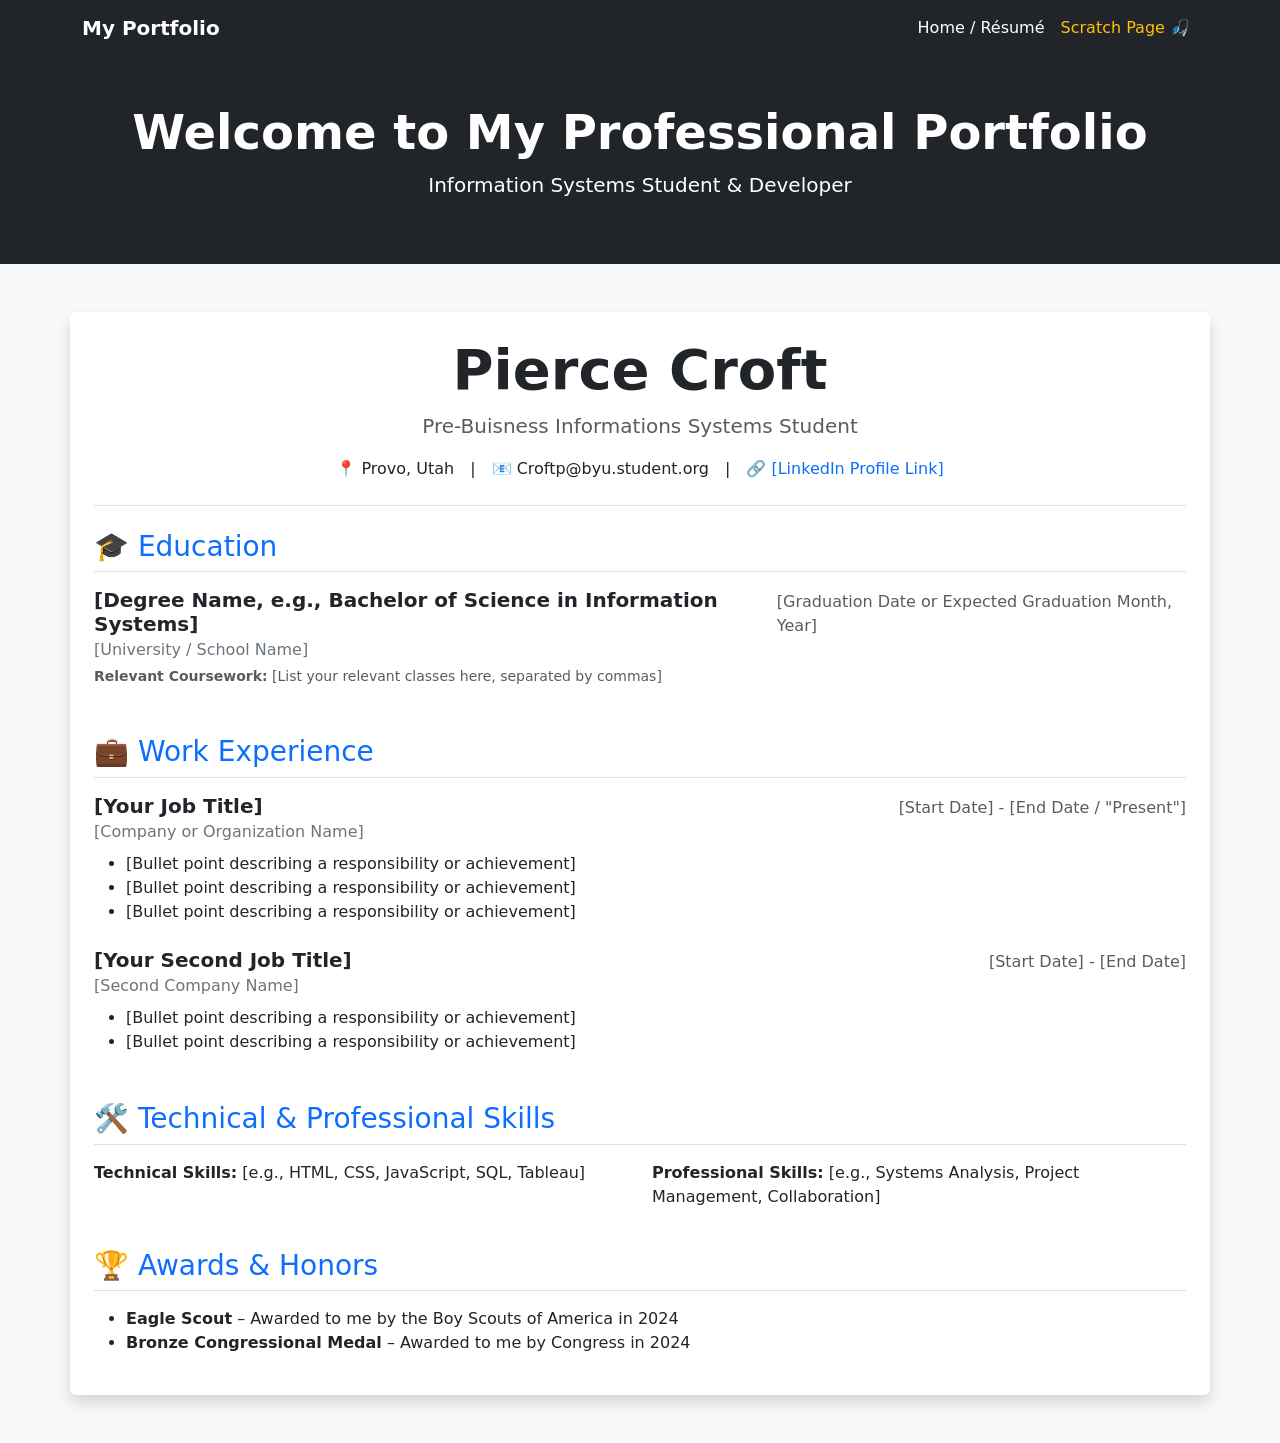
==== index.html @ 2cb5a8ce "Update index.html" ====
<!DOCTYPE html>
<html lang="en">
<head>
    <meta charset="UTF-8">
    <meta name="viewport" content="width=device-width, initial-scale=1.0">
    <title>Professional Portfolio</title>
    <link href="https://cdn.jsdelivr.net/npm/bootstrap@5.3.0/dist/css/bootstrap.min.css" rel="stylesheet">
    <style>
        body {
            background-color: #f8f9fa;
        }
        .navbar-brand {
            font-weight: bold;
        }
    </style>
</head>
<body>

    <nav class="navbar navbar-expand-lg navbar-dark bg-dark">
        <div class="container">
            <a class="navbar-brand" href="index.html">My Portfolio</a>
            <button class="navbar-toggler" type="button" data-bs-toggle="collapse" data-bs-target="#navbarNav" aria-controls="navbarNav" aria-expanded="false" aria-label="Toggle navigation">
                <span class="navbar-toggler-icon"></span>
            </button>
            <div class="collapse navbar-collapse" id="navbarNav">
                <ul class="navbar-nav ms-auto">
                    <li class="nav-item">
                        <a class="nav-link active" href="index.html">Home / Résumé</a>
                    </li>
                    <li class="nav-item">
                        <a class="nav-link text-warning" href="scratch.html">Scratch Page 🎣</a>
                    </li>
                </ul>
            </div>
        </div>
    </nav>

    <div class="bg-dark text-white text-center py-5 mb-4">
        <div class="container">
            <h1 class="display-5 fw-bold">Welcome to My Professional Portfolio</h1>
            <p class="lead">Information Systems Student & Developer</p>
        </div>
    </div>

    <div class="container my-5 p-4 bg-white shadow rounded">
        
        <div class="text-center border-bottom pb-4 mb-4">
            <h1 class="display-4 fw-bold text-dark">Pierce Croft</h1>
            <p class="lead text-muted">Pre-Buisness Informations Systems Student</p>
            
            <div class="d-flex justify-content-center gap-3 flex-wrap">
                <span>📍 Provo, Utah</span>
                <span>|</span>
                <span>📧 Croftp@byu.student.org</span>
                <span>|</span>
                <span>🔗 <a href="[Your LinkedIn URL]" target="_blank" class="text-decoration-none">[LinkedIn Profile Link]</a></span>
            </div>
        </div>

        <div class="mb-5">
            <h3 class="text-primary border-bottom pb-2 mb-3">🎓 Education</h3>
            <div class="d-flex justify-content-between align-items-baseline">
                <h5 class="fw-bold mb-0">[Degree Name, e.g., Bachelor of Science in Information Systems]</h5>
                <span class="text-muted">[Graduation Date or Expected Graduation Month, Year]</span>
            </div>
            <p class="text-secondary mb-1">[University / School Name]</p>
            <p class="small text-muted"><strong>Relevant Coursework:</strong> [List your relevant classes here, separated by commas]</p>
        </div>

        <div class="mb-5">
            <h3 class="text-primary border-bottom pb-2 mb-3">💼 Work Experience</h3>
            
            <div class="mb-4">
                <div class="d-flex justify-content-between align-items-baseline">
                    <h5 class="fw-bold mb-0">[Your Job Title]</h5>
                    <span class="text-muted">[Start Date] - [End Date / "Present"]</span>
                </div>
                <p class="text-secondary mb-2">[Company or Organization Name]</p>
                <ul>
                    <li>[Bullet point describing a responsibility or achievement]</li>
                    <li>[Bullet point describing a responsibility or achievement]</li>
                    <li>[Bullet point describing a responsibility or achievement]</li>
                </ul>
            </div>

            <div class="mb-4">
                <div class="d-flex justify-content-between align-items-baseline">
                    <h5 class="fw-bold mb-0">[Your Second Job Title]</h5>
                    <span class="text-muted">[Start Date] - [End Date]</span>
                </div>
                <p class="text-secondary mb-2">[Second Company Name]</p>
                <ul>
                    <li>[Bullet point describing a responsibility or achievement]</li>
                    <li>[Bullet point describing a responsibility or achievement]</li>
                </ul>
            </div>
        </div>

        <div class="mb-4">
            <h3 class="text-primary border-bottom pb-2 mb-3">🛠️ Technical & Professional Skills</h3>
            <div class="row">
                <div class="col-md-6">
                    <p><strong>Technical Skills:</strong> [e.g., HTML, CSS, JavaScript, SQL, Tableau]</p>
                </div>
                <div class="col-md-6">
                    <p><strong>Professional Skills:</strong> [e.g., Systems Analysis, Project Management, Collaboration]</p>
                </div>
            </div>
        </div>

        <div>
            <h3 class="text-primary border-bottom pb-2 mb-3">🏆 Awards & Honors</h3>
            <ul>
                <li><strong>Eagle Scout</strong> – Awarded to me by the Boy Scouts of America in 2024</li>
                <li><strong>Bronze Congressional Medal</strong> – Awarded to me by Congress in 2024 </li>
            </ul>
        </div>

    </div>

    <script src="https://cdn.jsdelivr.net/npm/bootstrap@5.3.0/dist/js/bootstrap.bundle.min.js"></script>
</body>
</html>
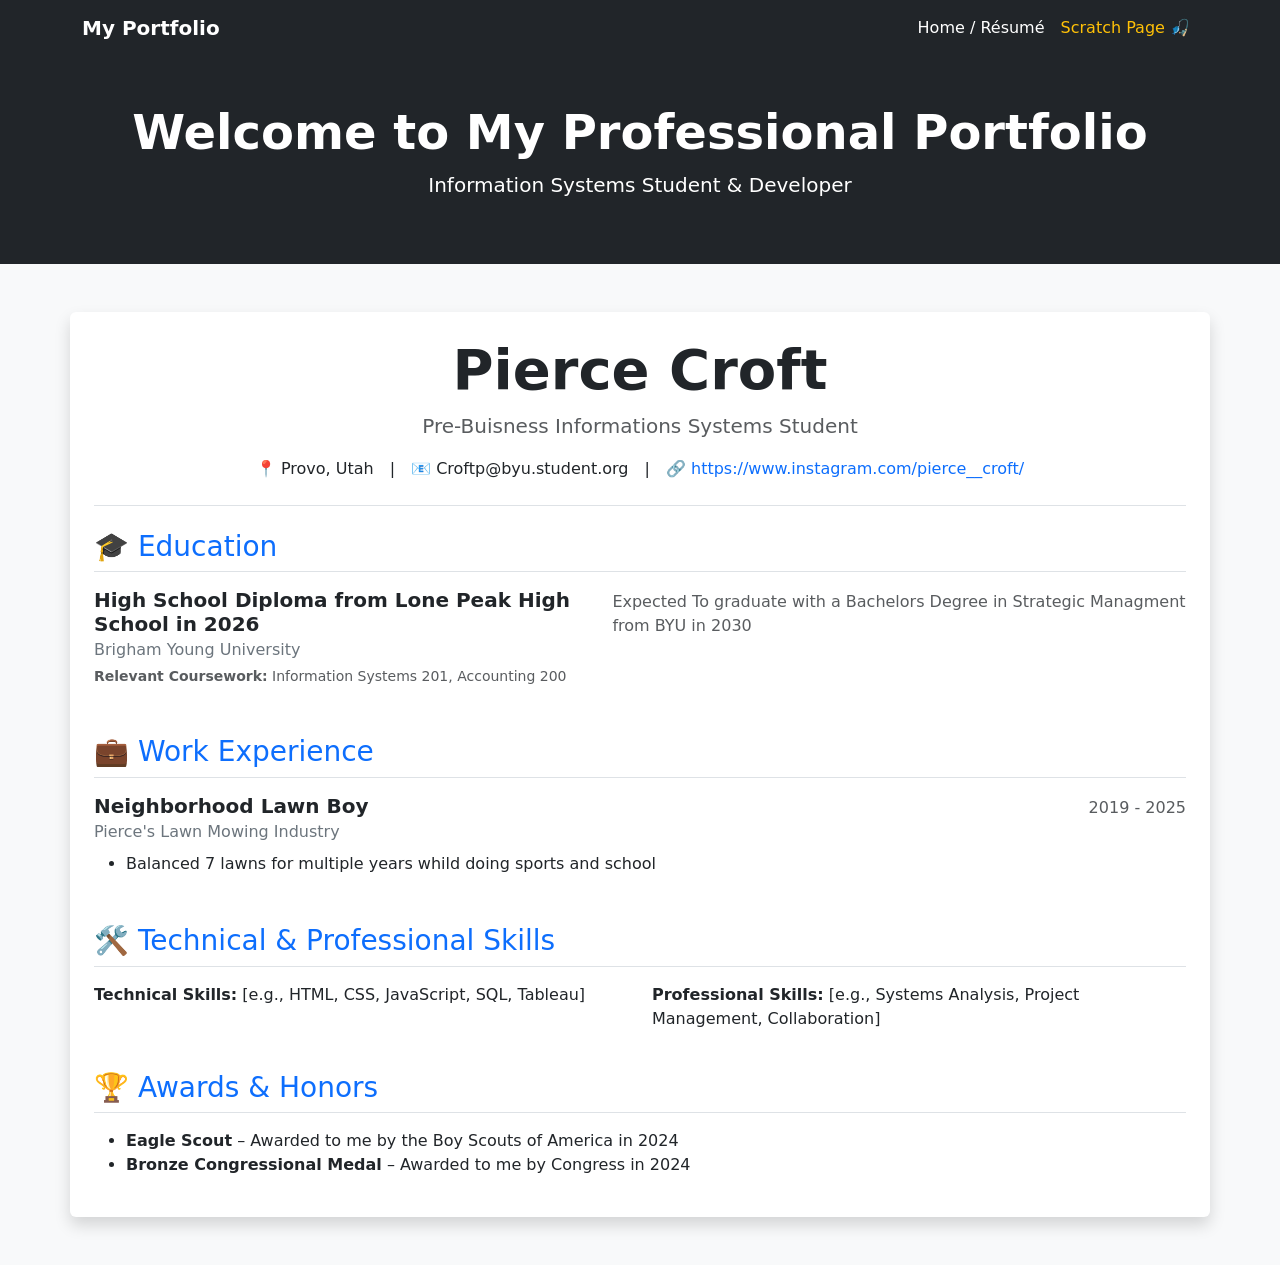
==== commit fd09dbcf: "Update index.html" ====
--- a/index.html
+++ b/index.html
@@ -53,18 +53,18 @@
                 <span>|</span>
                 <span>📧 Croftp@byu.student.org</span>
                 <span>|</span>
-                <span>🔗 <a href="[Your LinkedIn URL]" target="_blank" class="text-decoration-none">[LinkedIn Profile Link]</a></span>
+                <span>🔗 <a href="My Instagram" target="_blank" class="text-decoration-none">https://www.instagram.com/pierce__croft/</a></span>
             </div>
         </div>
 
         <div class="mb-5">
             <h3 class="text-primary border-bottom pb-2 mb-3">🎓 Education</h3>
             <div class="d-flex justify-content-between align-items-baseline">
-                <h5 class="fw-bold mb-0">[Degree Name, e.g., Bachelor of Science in Information Systems]</h5>
-                <span class="text-muted">[Graduation Date or Expected Graduation Month, Year]</span>
+                <h5 class="fw-bold mb-0">High School Diploma from Lone Peak High School in 2026</h5>
+                <span class="text-muted">Expected To graduate with a Bachelors Degree in Strategic Managment from BYU in 2030</span>
             </div>
-            <p class="text-secondary mb-1">[University / School Name]</p>
-            <p class="small text-muted"><strong>Relevant Coursework:</strong> [List your relevant classes here, separated by commas]</p>
+            <p class="text-secondary mb-1">Brigham Young University</p>
+            <p class="small text-muted"><strong>Relevant Coursework:</strong> Information Systems 201, Accounting 200</p>
         </div>
 
         <div class="mb-5">
@@ -72,27 +72,15 @@
             
             <div class="mb-4">
                 <div class="d-flex justify-content-between align-items-baseline">
-                    <h5 class="fw-bold mb-0">[Your Job Title]</h5>
-                    <span class="text-muted">[Start Date] - [End Date / "Present"]</span>
+                    <h5 class="fw-bold mb-0">Neighborhood Lawn Boy</h5>
+                    <span class="text-muted">2019 - 2025</span>
                 </div>
-                <p class="text-secondary mb-2">[Company or Organization Name]</p>
+                <p class="text-secondary mb-2">Pierce's Lawn Mowing Industry</p>
                 <ul>
-                    <li>[Bullet point describing a responsibility or achievement]</li>
-                    <li>[Bullet point describing a responsibility or achievement]</li>
-                    <li>[Bullet point describing a responsibility or achievement]</li>
+                    <li>Balanced 7 lawns for multiple years whild doing sports and school</li>
+    
                 </ul>
-            </div>
 
-            <div class="mb-4">
-                <div class="d-flex justify-content-between align-items-baseline">
-                    <h5 class="fw-bold mb-0">[Your Second Job Title]</h5>
-                    <span class="text-muted">[Start Date] - [End Date]</span>
-                </div>
-                <p class="text-secondary mb-2">[Second Company Name]</p>
-                <ul>
-                    <li>[Bullet point describing a responsibility or achievement]</li>
-                    <li>[Bullet point describing a responsibility or achievement]</li>
-                </ul>
             </div>
         </div>
 
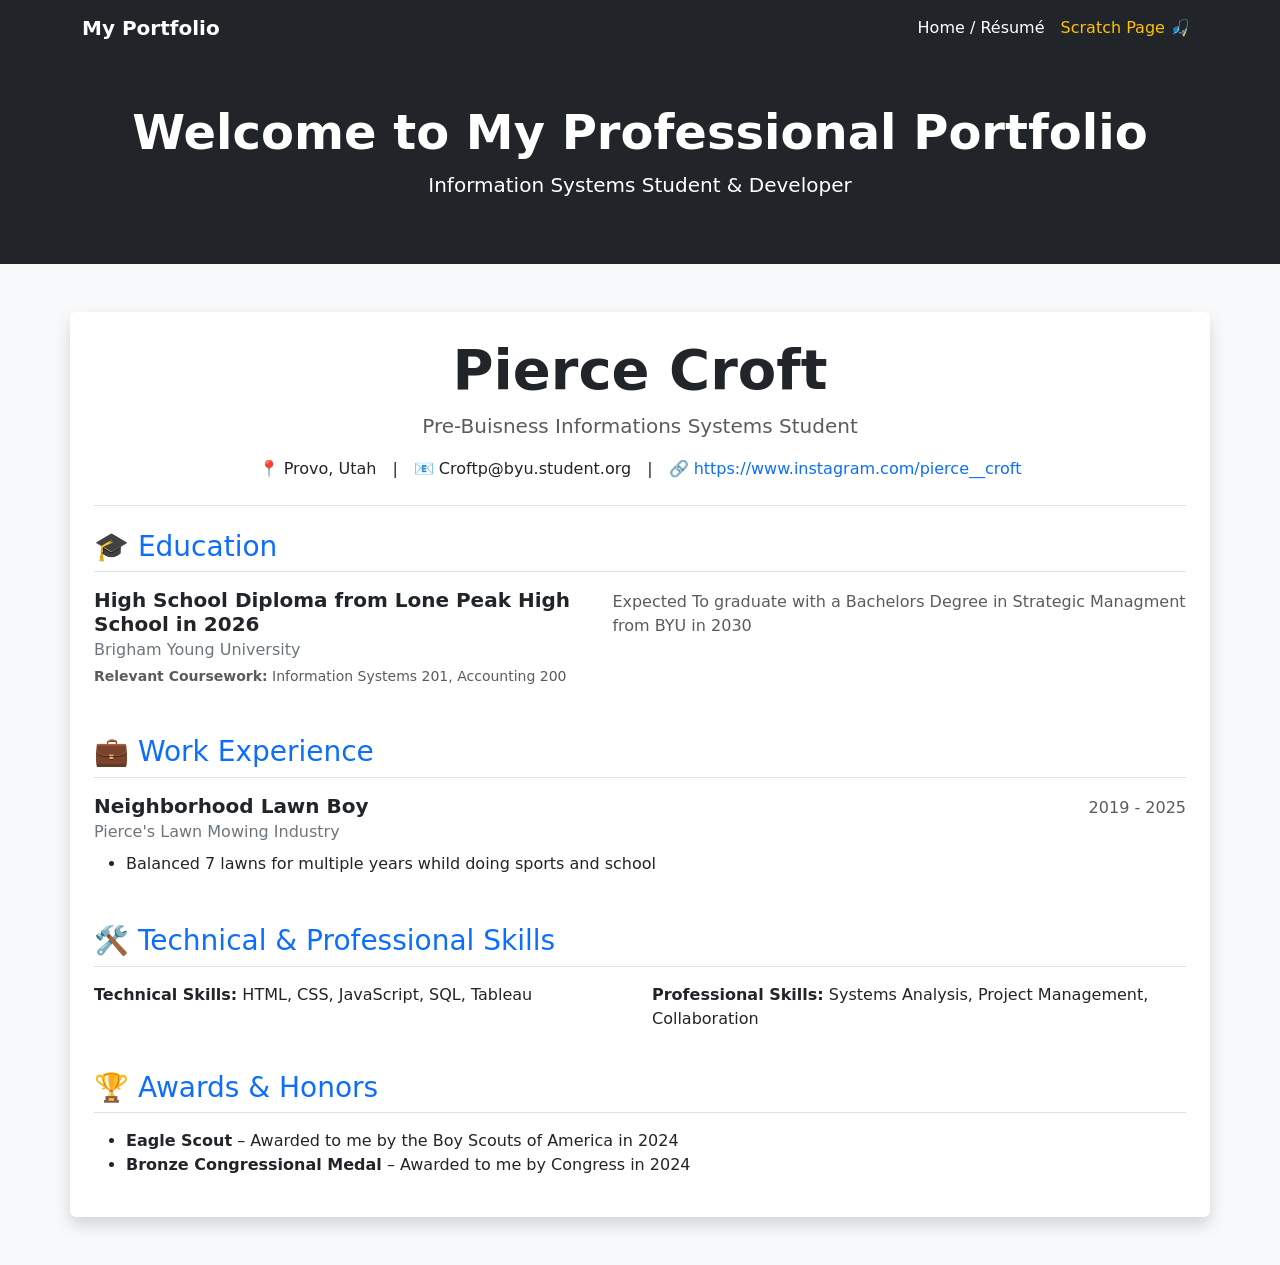
==== commit 03ad0847: "Update index.html" ====
--- a/index.html
+++ b/index.html
@@ -53,7 +53,7 @@
                 <span>|</span>
                 <span>📧 Croftp@byu.student.org</span>
                 <span>|</span>
-                <span>🔗 <a href="My Instagram" target="_blank" class="text-decoration-none">https://www.instagram.com/pierce__croft/</a></span>
+                <span>🔗 <a href="My Instagram" target="_blank" class="text-decoration-none">https://www.instagram.com/pierce__croft</a></span>
             </div>
         </div>
 
@@ -88,10 +88,10 @@
             <h3 class="text-primary border-bottom pb-2 mb-3">🛠️ Technical & Professional Skills</h3>
             <div class="row">
                 <div class="col-md-6">
-                    <p><strong>Technical Skills:</strong> [e.g., HTML, CSS, JavaScript, SQL, Tableau]</p>
+                    <p><strong>Technical Skills:</strong> HTML, CSS, JavaScript, SQL, Tableau</p>
                 </div>
                 <div class="col-md-6">
-                    <p><strong>Professional Skills:</strong> [e.g., Systems Analysis, Project Management, Collaboration]</p>
+                    <p><strong>Professional Skills:</strong> Systems Analysis, Project Management, Collaboration</p>
                 </div>
             </div>
         </div>
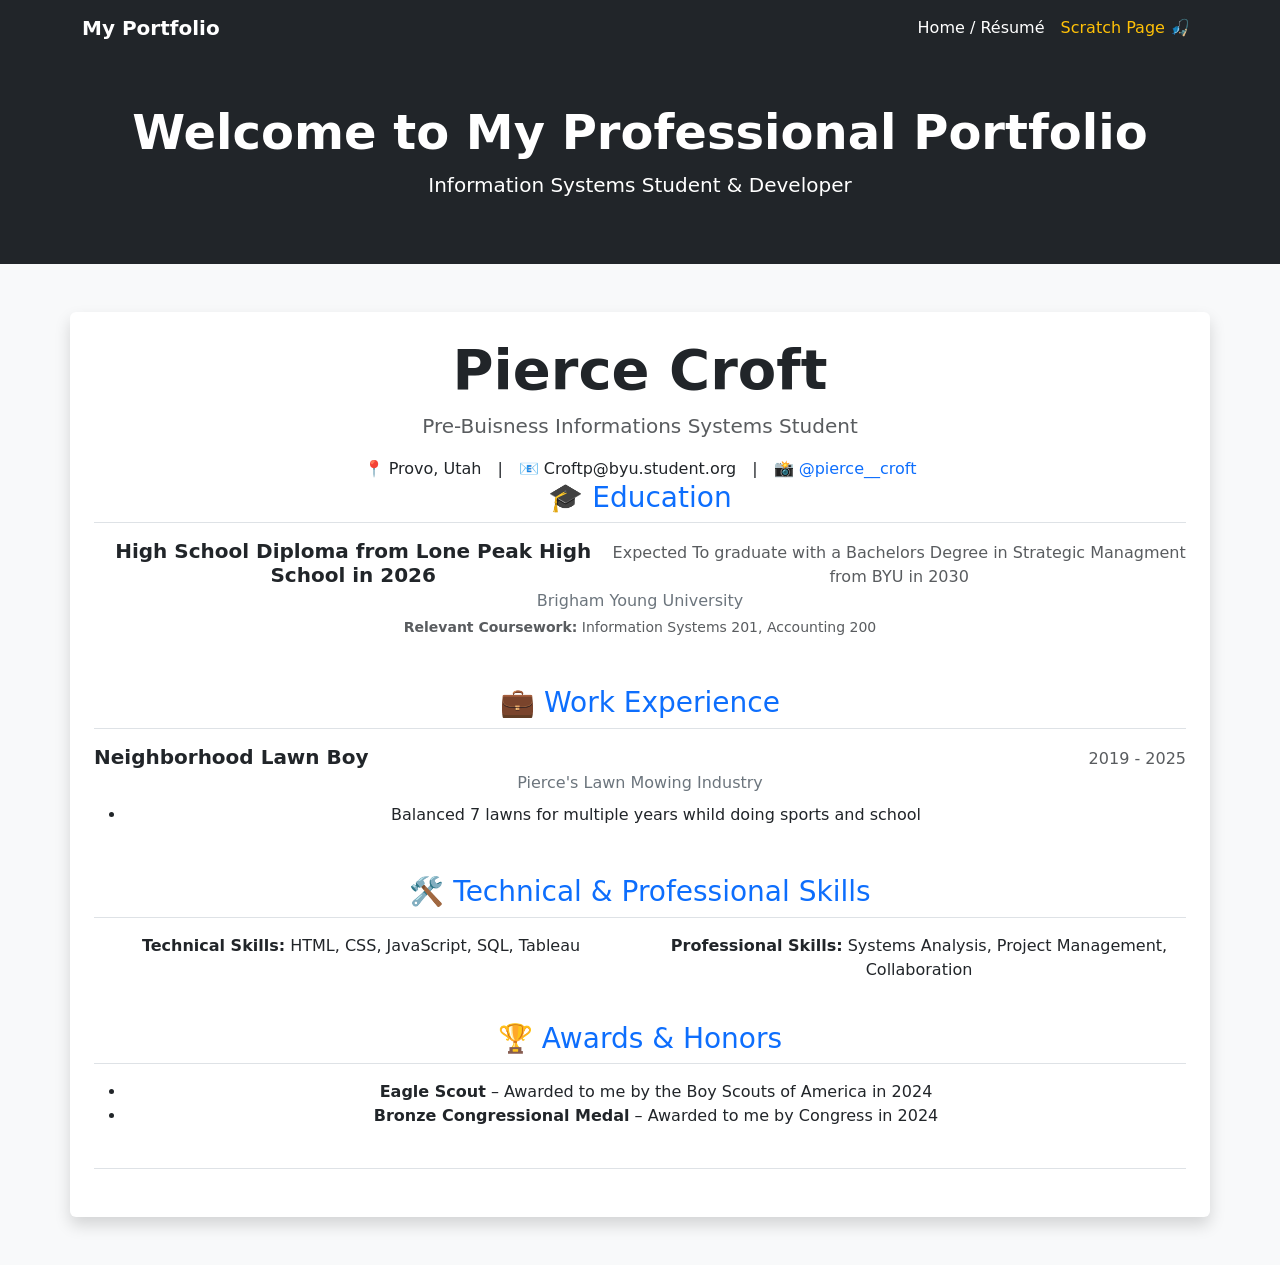
==== commit 001d8bdc: "Update index.html" ====
--- a/index.html
+++ b/index.html
@@ -53,8 +53,7 @@
                 <span>|</span>
                 <span>📧 Croftp@byu.student.org</span>
                 <span>|</span>
-                <span>🔗 <a href="My Instagram" target="_blank" class="text-decoration-none">https://www.instagram.com/pierce__croft</a></span>
-            </div>
+                <span>📸 <a href="https://www.instagram.com/pierce__croft" target="_blank" class="text-decoration-none">@pierce__croft</a></span>
         </div>
 
         <div class="mb-5">
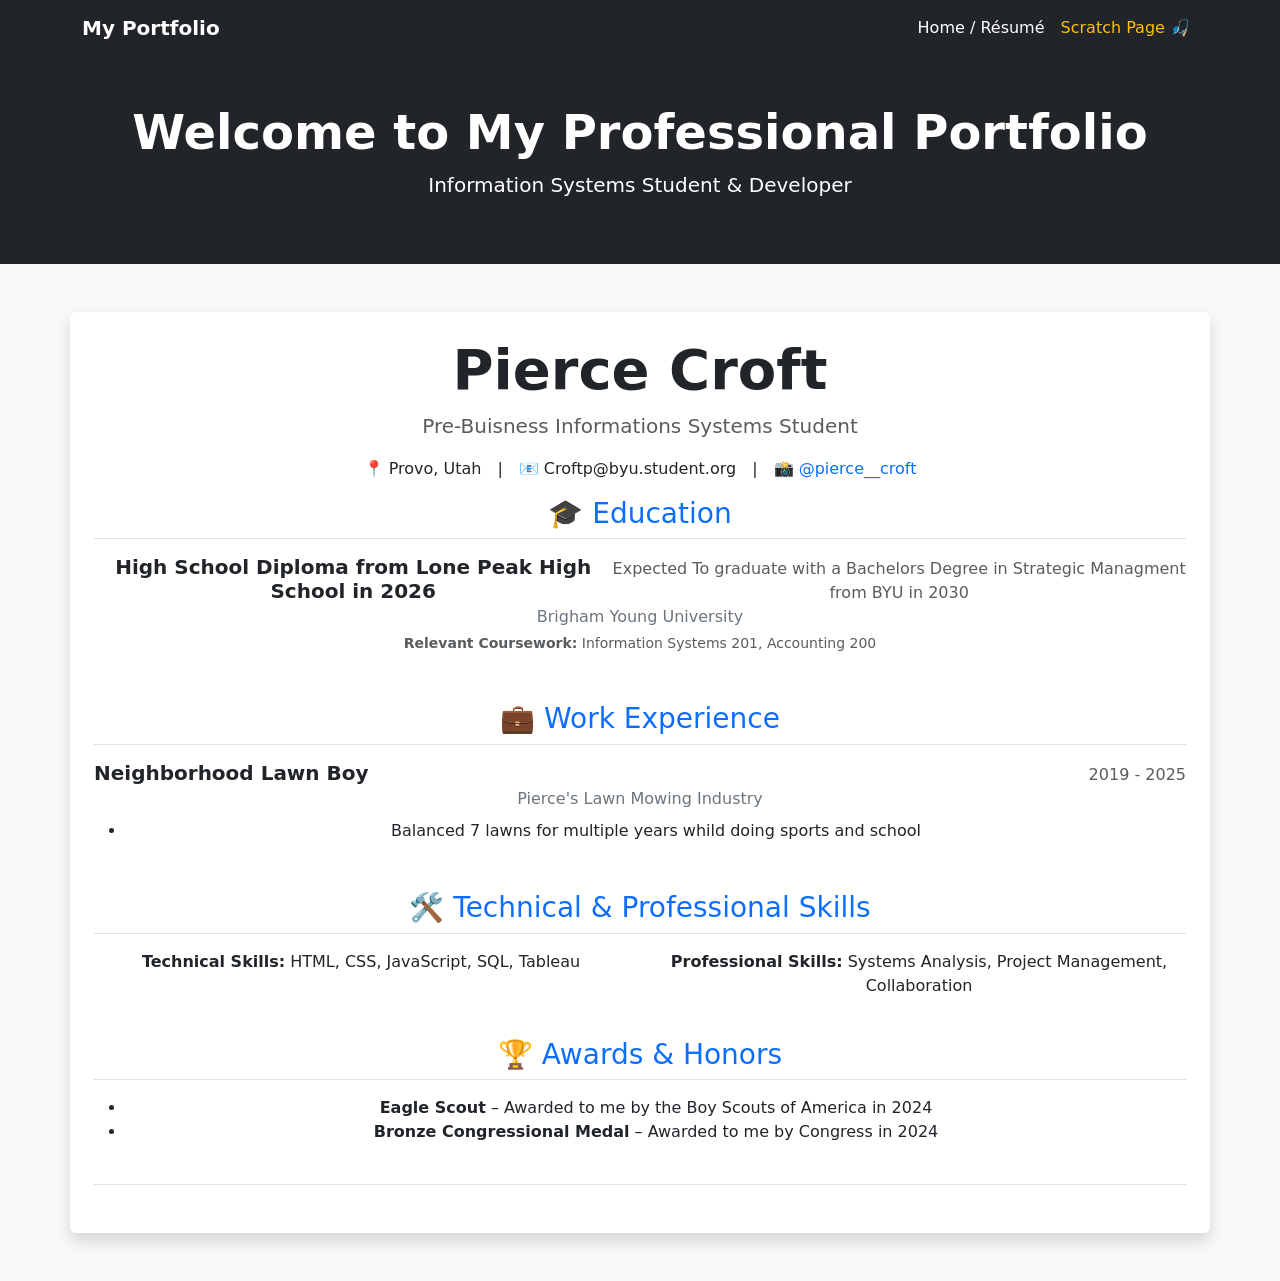
==== commit f8698302: "Update index.html" ====
--- a/index.html
+++ b/index.html
@@ -57,7 +57,7 @@
         </div>
 
         <div class="mb-5">
-            <h3 class="text-primary border-bottom pb-2 mb-3">🎓 Education</h3>
+            <h3 class="text-primary border-bottom pb-2 mb-3 mt-3">🎓 Education</h3>
             <div class="d-flex justify-content-between align-items-baseline">
                 <h5 class="fw-bold mb-0">High School Diploma from Lone Peak High School in 2026</h5>
                 <span class="text-muted">Expected To graduate with a Bachelors Degree in Strategic Managment from BYU in 2030</span>
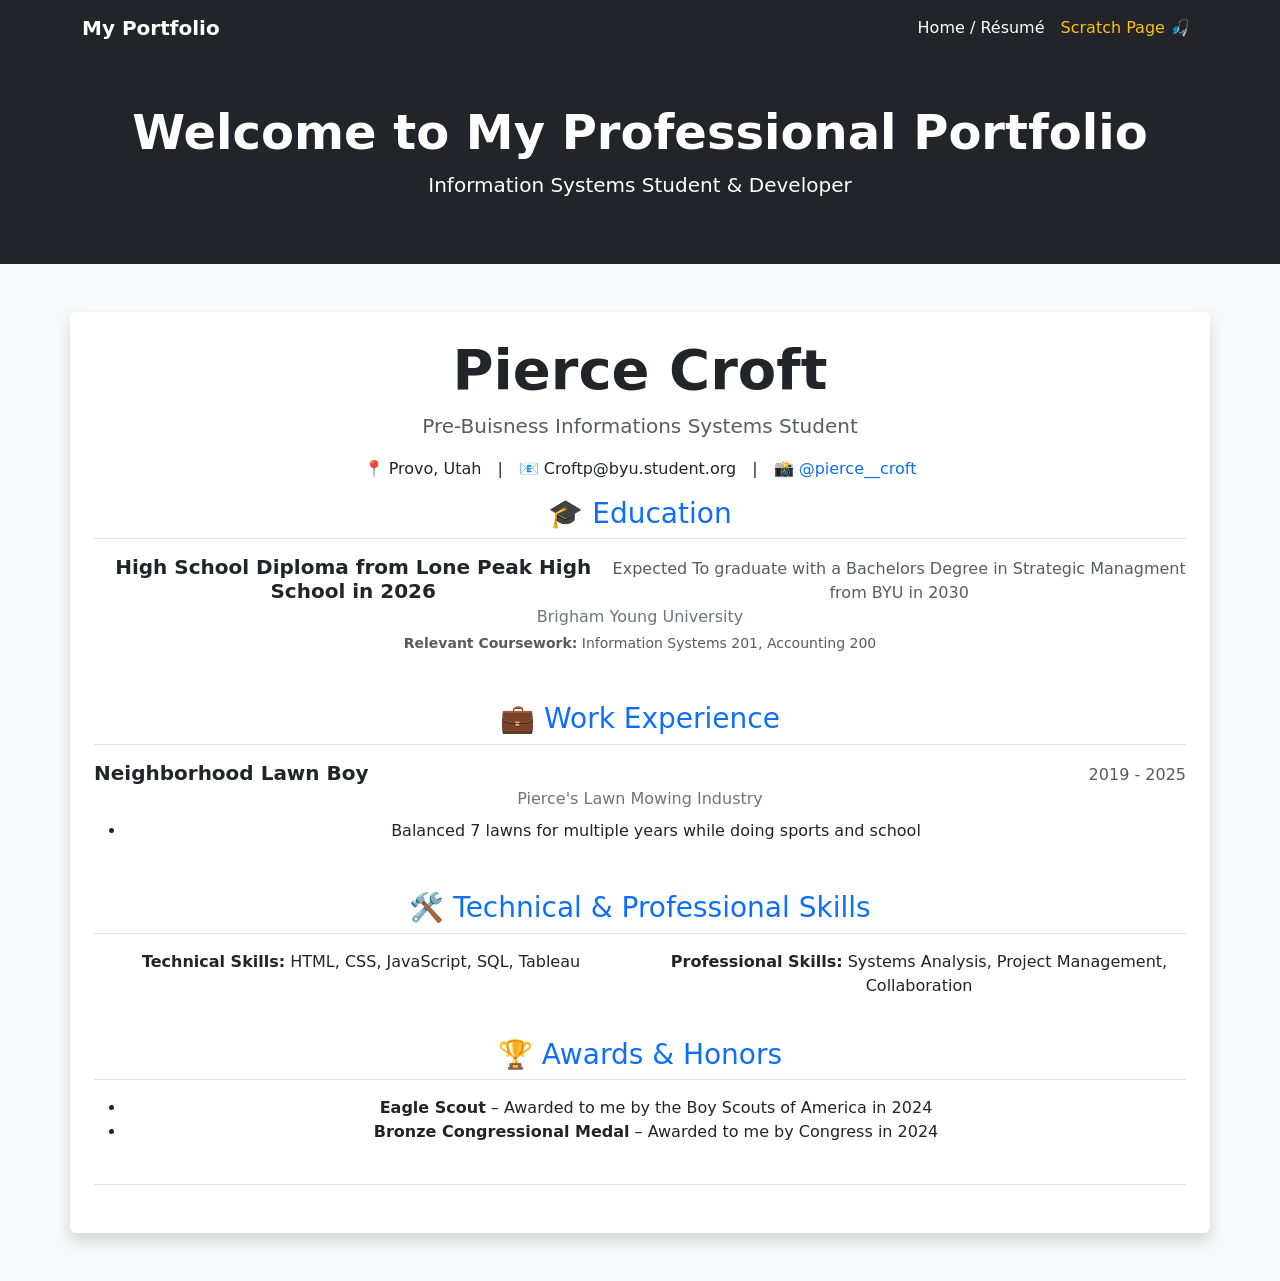
==== commit 2b0e044b: "Update index.html" ====
--- a/index.html
+++ b/index.html
@@ -76,7 +76,7 @@
                 </div>
                 <p class="text-secondary mb-2">Pierce's Lawn Mowing Industry</p>
                 <ul>
-                    <li>Balanced 7 lawns for multiple years whild doing sports and school</li>
+                    <li>Balanced 7 lawns for multiple years while doing sports and school</li>
     
                 </ul>
 
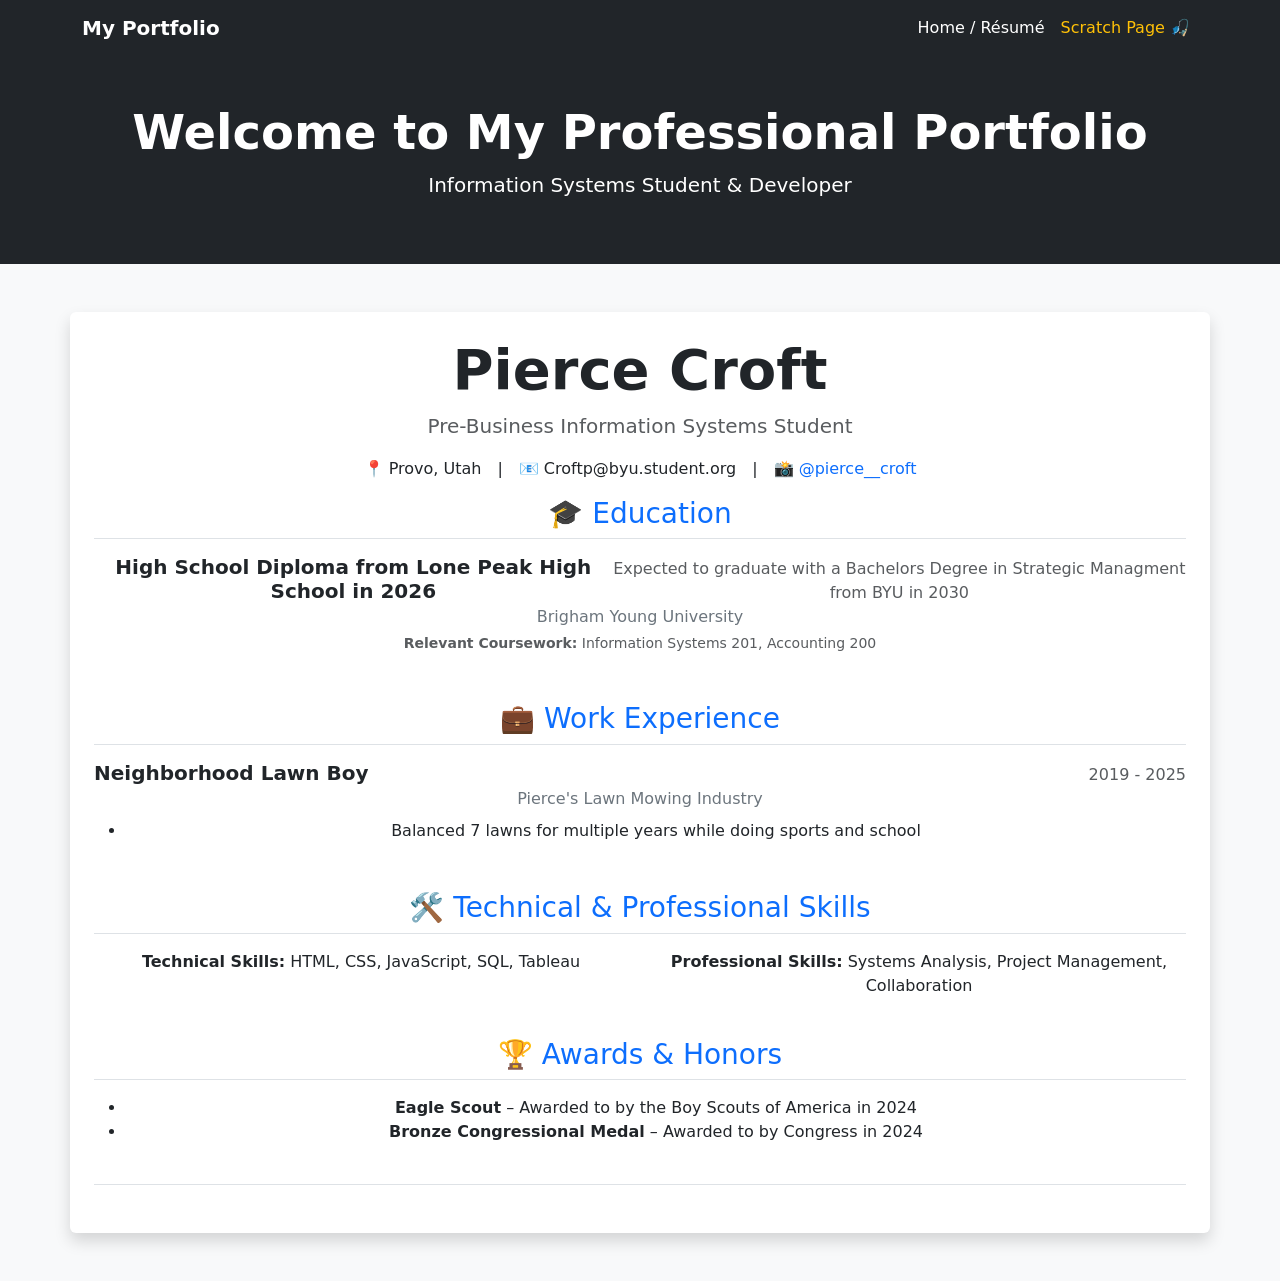
==== commit 221de913: "Update index.html" ====
--- a/index.html
+++ b/index.html
@@ -46,7 +46,7 @@
         
         <div class="text-center border-bottom pb-4 mb-4">
             <h1 class="display-4 fw-bold text-dark">Pierce Croft</h1>
-            <p class="lead text-muted">Pre-Buisness Informations Systems Student</p>
+            <p class="lead text-muted">Pre-Business Information Systems Student</p>
             
             <div class="d-flex justify-content-center gap-3 flex-wrap">
                 <span>📍 Provo, Utah</span>
@@ -60,7 +60,7 @@
             <h3 class="text-primary border-bottom pb-2 mb-3 mt-3">🎓 Education</h3>
             <div class="d-flex justify-content-between align-items-baseline">
                 <h5 class="fw-bold mb-0">High School Diploma from Lone Peak High School in 2026</h5>
-                <span class="text-muted">Expected To graduate with a Bachelors Degree in Strategic Managment from BYU in 2030</span>
+                <span class="text-muted">Expected to graduate with a Bachelors Degree in Strategic Managment from BYU in 2030</span>
             </div>
             <p class="text-secondary mb-1">Brigham Young University</p>
             <p class="small text-muted"><strong>Relevant Coursework:</strong> Information Systems 201, Accounting 200</p>
@@ -98,8 +98,8 @@
         <div>
             <h3 class="text-primary border-bottom pb-2 mb-3">🏆 Awards & Honors</h3>
             <ul>
-                <li><strong>Eagle Scout</strong> – Awarded to me by the Boy Scouts of America in 2024</li>
-                <li><strong>Bronze Congressional Medal</strong> – Awarded to me by Congress in 2024 </li>
+                <li><strong>Eagle Scout</strong> – Awarded to by the Boy Scouts of America in 2024</li>
+                <li><strong>Bronze Congressional Medal</strong> – Awarded to by Congress in 2024 </li>
             </ul>
         </div>
 
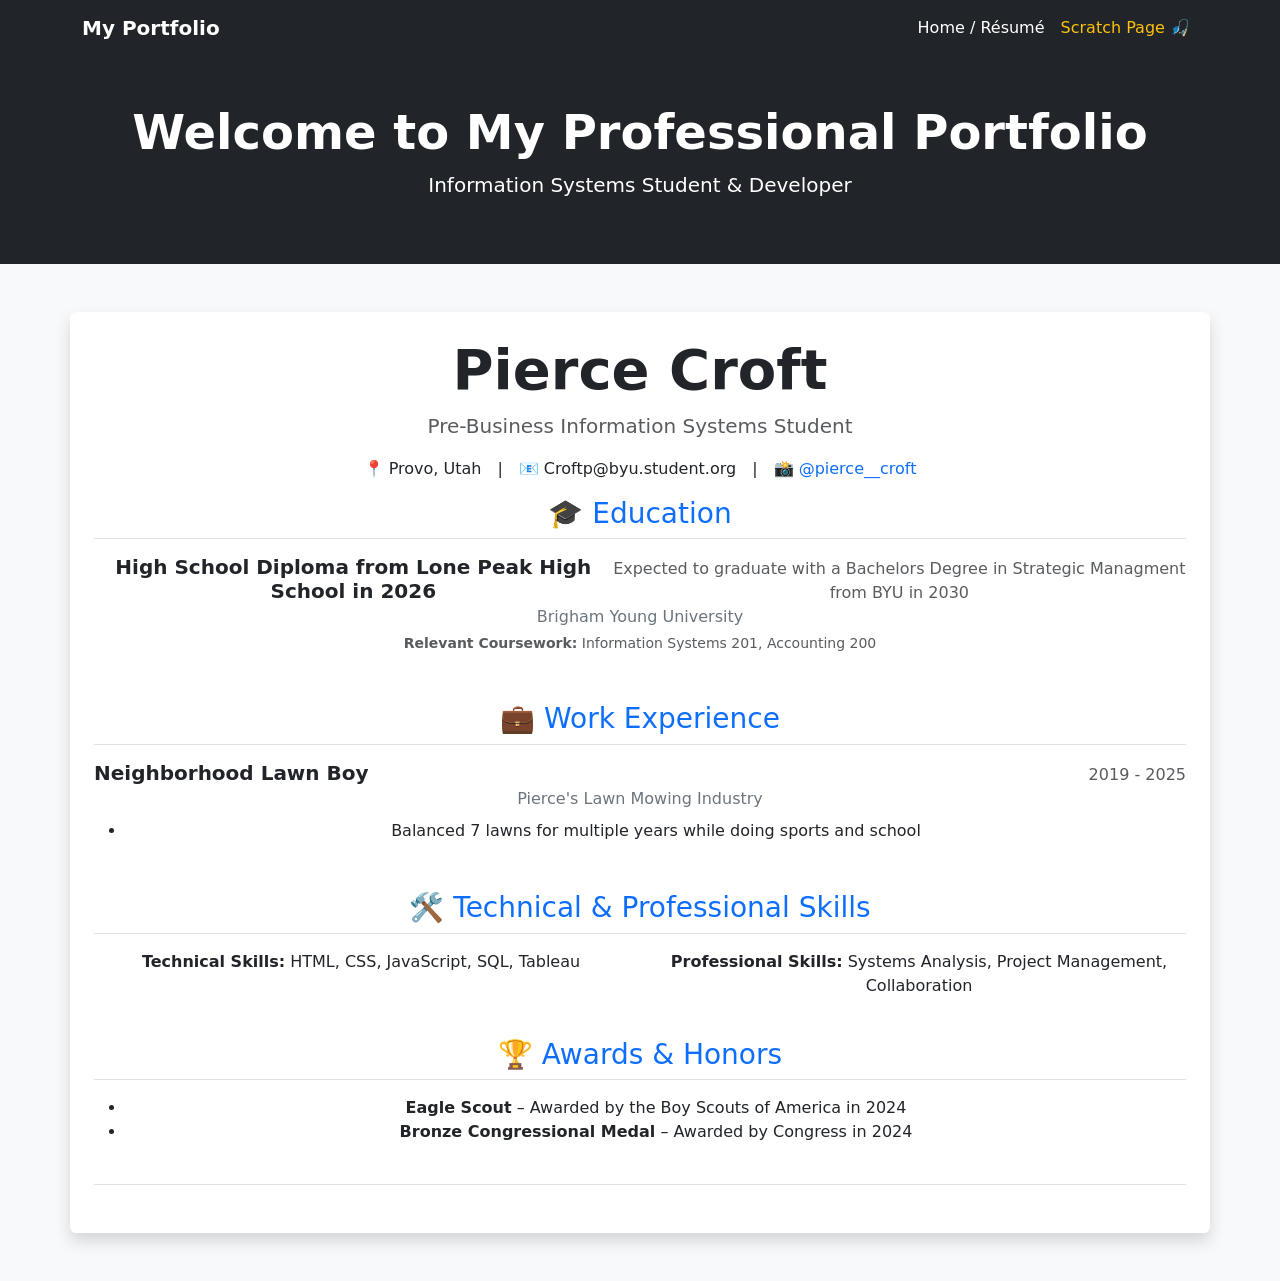
==== commit a145b159: "Update index.html" ====
--- a/index.html
+++ b/index.html
@@ -98,8 +98,8 @@
         <div>
             <h3 class="text-primary border-bottom pb-2 mb-3">🏆 Awards & Honors</h3>
             <ul>
-                <li><strong>Eagle Scout</strong> – Awarded to by the Boy Scouts of America in 2024</li>
-                <li><strong>Bronze Congressional Medal</strong> – Awarded to by Congress in 2024 </li>
+                <li><strong>Eagle Scout</strong> – Awarded by the Boy Scouts of America in 2024</li>
+                <li><strong>Bronze Congressional Medal</strong> – Awarded by Congress in 2024 </li>
             </ul>
         </div>
 
